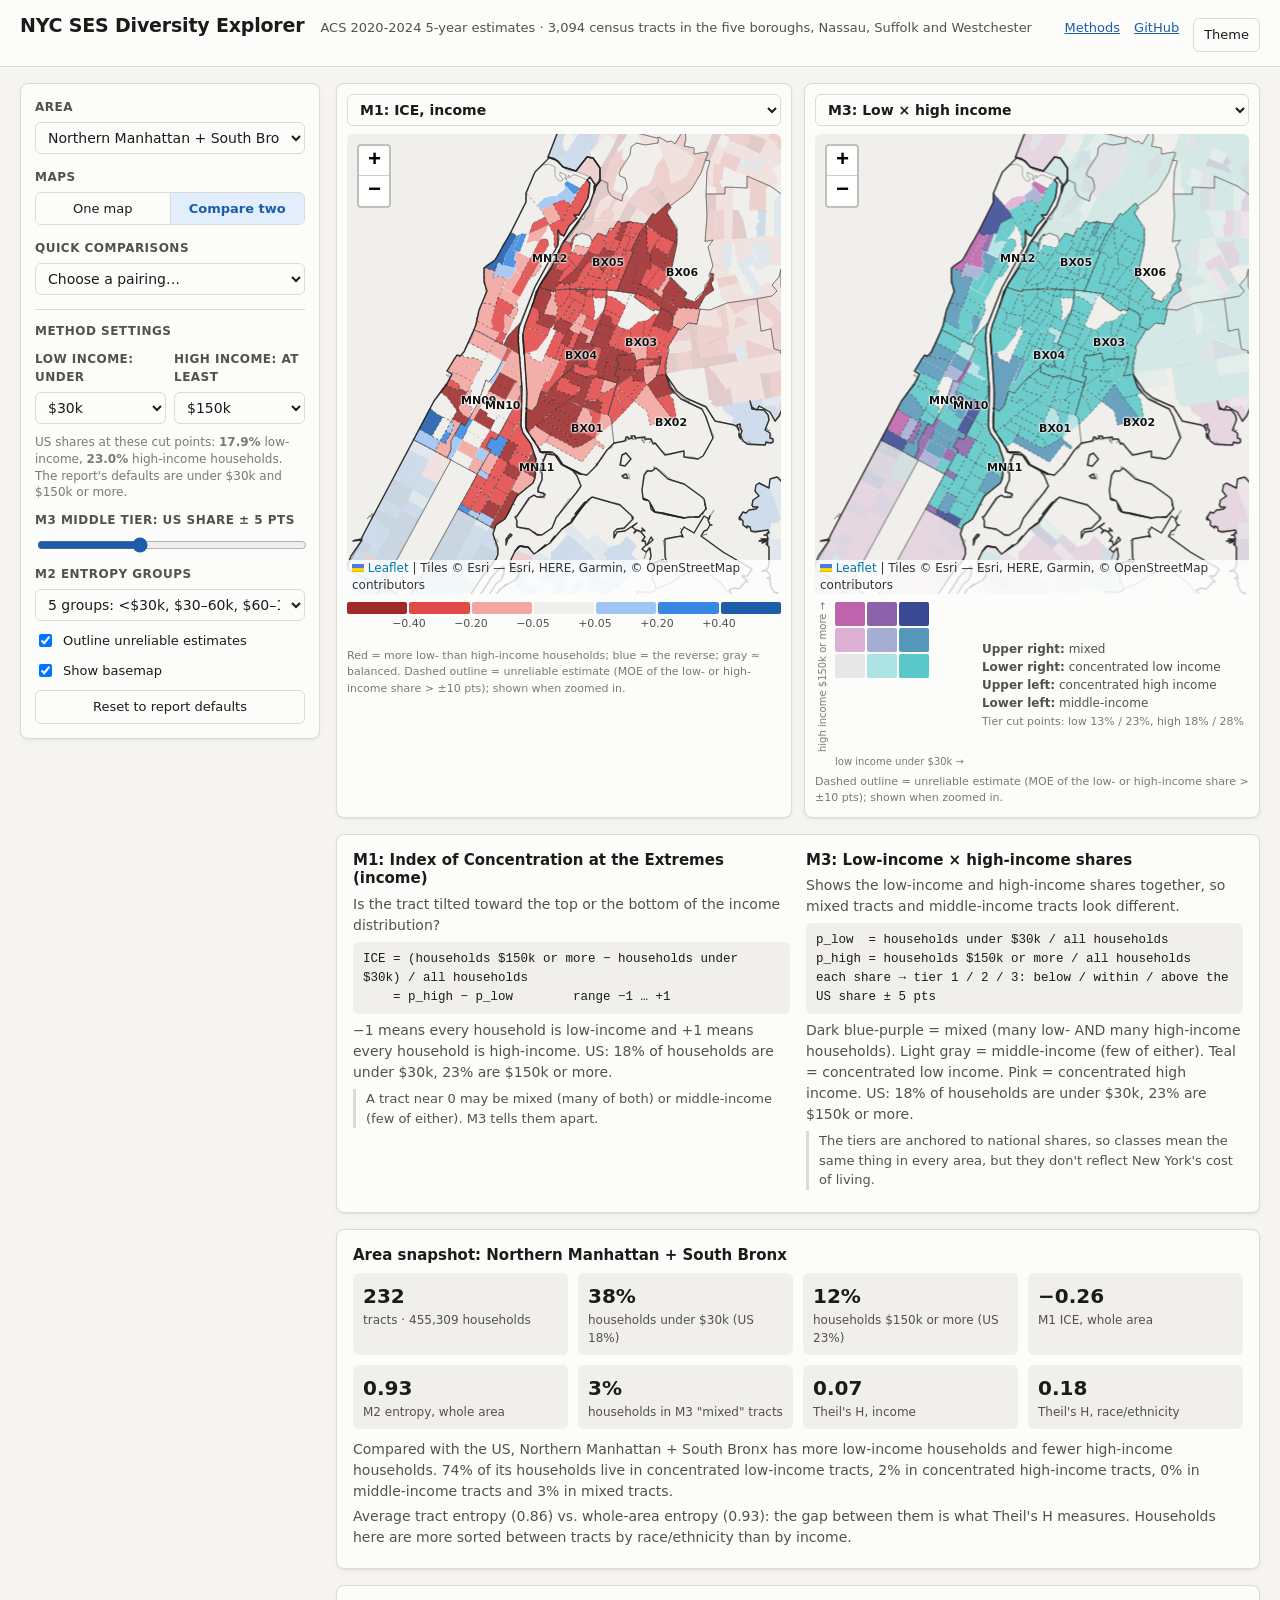
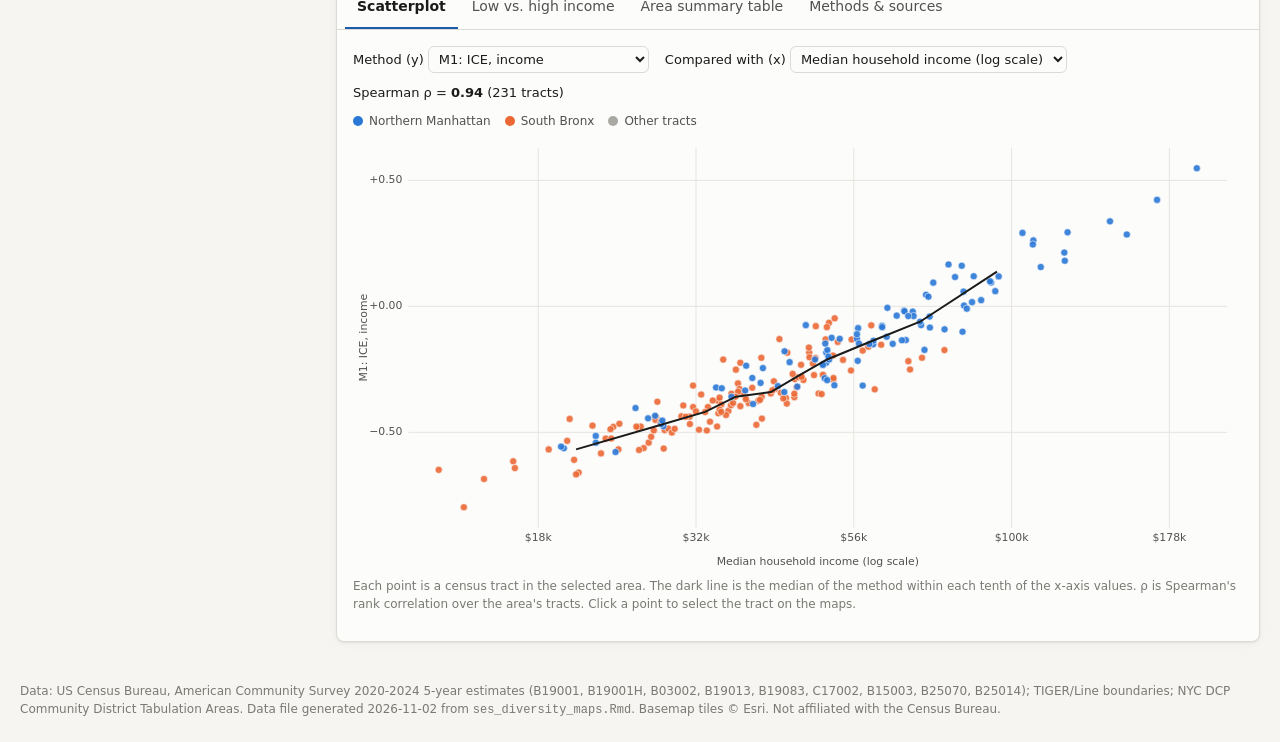
==== index.html @ d8bb6be3 "Add NYC SES Diversity Explorer (static app) Browser-only explorer comparing three income-diversity m" ====
<!doctype html>
<html lang="en">
<head>
<meta charset="utf-8">
<meta name="viewport" content="width=device-width, initial-scale=1">
<title>NYC SES Diversity Explorer</title>
<meta name="description" content="Interactive maps, charts and tables comparing three measures of neighborhood income diversity (ICE, income entropy, low x high income) with income and race/ethnicity across NYC, Nassau, Suffolk and Westchester census tracts.">
<link rel="stylesheet" href="vendor/leaflet.css">
<link rel="stylesheet" href="css/app.css">
</head>
<body>
<header class="app-header">
  <h1>NYC SES Diversity Explorer</h1>
  <span class="sub" id="subtitle">Census tracts in the five boroughs, Nassau, Suffolk and Westchester</span>
  <nav>
    <a href="#methods" data-tab-link="methods">Methods</a>
    <a href="https://github.com/sigmasigmaiota/nyc_ses" target="_blank" rel="noopener">GitHub</a>
    <button class="btn" id="theme-toggle" type="button" aria-label="Toggle dark mode">Theme</button>
  </nav>
</header>

<div class="layout">
  <aside class="panel sidebar" aria-label="Controls">
    <div class="control-group">
      <label for="area">Area</label>
      <select id="area"></select>
    </div>
    <div class="control-group">
      <span class="group-title">Maps</span>
      <div class="seg" role="group" aria-label="Map layout">
        <button type="button" data-layout="single" aria-pressed="false">One map</button>
        <button type="button" data-layout="compare" aria-pressed="true">Compare two</button>
      </div>
    </div>
    <div class="control-group">
      <span class="group-title">Quick comparisons</span>
      <select id="preset" aria-label="Quick comparison">
        <option value="">Choose a pairing…</option>
        <option value="ice_inc|med_inc">M1 ICE vs. median income</option>
        <option value="entropy|med_inc">M2 entropy vs. median income</option>
        <option value="bivar|ice_inc">M3 low × high vs. M1 ICE</option>
        <option value="bivar|entropy">M3 low × high vs. M2 entropy</option>
        <option value="ice_inc|race_largest">M1 ICE vs. largest race/ethnic group</option>
        <option value="bivar|race_largest">M3 low × high vs. largest race/ethnic group</option>
        <option value="ice_race|ice_inc">ICE race + income vs. ICE income</option>
      </select>
    </div>

    <div class="settings">
      <span class="group-title">Method settings</span>
      <div class="row">
        <div class="control-group">
          <label for="lowcut">Low income: under</label>
          <select id="lowcut"></select>
        </div>
        <div class="control-group">
          <label for="highcut">High income: at least</label>
          <select id="highcut"></select>
        </div>
      </div>
      <div class="hint" id="us-shares"></div>
      <div class="control-group">
        <label for="tier">M3 middle tier: US share ± <span id="tier-val">5</span> pts</label>
        <input type="range" id="tier" min="2" max="10" step="0.5" value="5">
      </div>
      <div class="control-group">
        <label for="egroups">M2 entropy groups</label>
        <select id="egroups">
          <option value="q5">5 groups: &lt;$30k, $30–60k, $60–100k, $100–150k, $150k+</option>
          <option value="lmh">3 groups: low / middle / high (your cut points)</option>
          <option value="all16">All 16 ACS brackets</option>
        </select>
      </div>
      <label class="check"><input type="checkbox" id="flag" checked> Outline unreliable estimates</label>
      <label class="check"><input type="checkbox" id="basemap" checked> Show basemap</label>
      <button class="btn" id="reset" type="button">Reset to report defaults</button>
    </div>
  </aside>

  <main>
    <section class="maps compare" id="maps">
      <div class="panel map-card">
        <div class="map-head"><select id="measure-a" aria-label="Left map measure"></select></div>
        <div class="map" id="map-a" role="region" aria-label="Map A"></div>
        <div class="legend" id="legend-a"></div>
      </div>
      <div class="panel map-card" id="card-b">
        <div class="map-head"><select id="measure-b" aria-label="Right map measure"></select></div>
        <div class="map" id="map-b" role="region" aria-label="Map B"></div>
        <div class="legend" id="legend-b"></div>
      </div>
    </section>

    <section class="panel detail" id="detail" aria-live="polite"></section>

    <section class="panel explain" id="explain"></section>

    <section class="panel snapshot" id="snapshot"></section>

    <section class="panel tabs">
      <div class="tablist" role="tablist">
        <button role="tab" aria-selected="true" data-tab="scatter">Scatterplot</button>
        <button role="tab" aria-selected="false" data-tab="lowhigh">Low vs. high income</button>
        <button role="tab" aria-selected="false" data-tab="table">Area summary table</button>
        <button role="tab" aria-selected="false" data-tab="methods" id="tab-methods">Methods &amp; sources</button>
      </div>

      <div class="tabpanel" data-panel="scatter" role="tabpanel">
        <div class="chart-controls">
          <label>Method (y) <select id="sc-y"></select></label>
          <label>Compared with (x) <select id="sc-x"></select></label>
          <span id="sc-rho"></span>
        </div>
        <div class="chart-legend" id="sc-legend"></div>
        <div id="scatter"></div>
        <p class="chart-note">Each point is a census tract in the selected area. The dark line is the median of the method within each tenth of the x-axis values. ρ is Spearman's rank correlation over the area's tracts. Click a point to select the tract on the maps.</p>
      </div>

      <div class="tabpanel" data-panel="lowhigh" role="tabpanel" hidden>
        <div class="chart-controls">
          <label>Color points by <select id="lh-color">
            <option value="focus">Focus area</option>
            <option value="entropy">M2 income entropy</option>
          </select></label>
        </div>
        <div class="chart-legend" id="lh-legend"></div>
        <div id="lowhigh"></div>
        <p class="chart-note">This chart shows all three methods at once. Background colors are the M3 classes. Dashed diagonals are lines of equal ICE, since ICE is the high-income share minus the low-income share. Point color can show M2 entropy. Tracts in the lower left are middle-income, the upper right is mixed, and the other two corners are concentrated at one end.</p>
      </div>

      <div class="tabpanel" data-panel="table" role="tabpanel" hidden>
        <div class="chart-controls">
          <span>Pooled across all tracts in each area, recomputed with the current method settings. Click a column header to sort.</span>
          <button class="btn" id="dl-csv" type="button">Download CSV</button>
        </div>
        <div class="table-wrap"><table class="summary" id="summary"></table></div>
        <p class="chart-note">Theil's H runs from 0 (every tract has the area's overall mix) to 1 (each tract holds a single group). "HH in … tracts" is the share of the area's households living in tracts of that M3 class.</p>
      </div>

      <div class="tabpanel methods" data-panel="methods" role="tabpanel" hidden id="methods-panel"></div>
    </section>
  </main>
</div>
<footer class="app-footer" id="footer"></footer>
<div class="tooltip" id="tooltip" role="tooltip"></div>

<script src="vendor/leaflet.js"></script>
<script src="data/ses_app_data.js"></script>
<script src="js/app.js"></script>
</body>
</html>
---- vendor/leaflet.css ----
/* required styles */

.leaflet-pane,
.leaflet-tile,
.leaflet-marker-icon,
.leaflet-marker-shadow,
.leaflet-tile-container,
.leaflet-pane > svg,
.leaflet-pane > canvas,
.leaflet-zoom-box,
.leaflet-image-layer,
.leaflet-layer {
	position: absolute;
	left: 0;
	top: 0;
	}
.leaflet-container {
	overflow: hidden;
	}
.leaflet-tile,
.leaflet-marker-icon,
.leaflet-marker-shadow {
	-webkit-user-select: none;
	   -moz-user-select: none;
	        user-select: none;
	  -webkit-user-drag: none;
	}
/* Prevents IE11 from highlighting tiles in blue */
.leaflet-tile::selection {
	background: transparent;
}
/* Safari renders non-retina tile on retina better with this, but Chrome is worse */
.leaflet-safari .leaflet-tile {
	image-rendering: -webkit-optimize-contrast;
	}
/* hack that prevents hw layers "stretching" when loading new tiles */
.leaflet-safari .leaflet-tile-container {
	width: 1600px;
	height: 1600px;
	-webkit-transform-origin: 0 0;
	}
.leaflet-marker-icon,
.leaflet-marker-shadow {
	display: block;
	}
/* .leaflet-container svg: reset svg max-width decleration shipped in Joomla! (joomla.org) 3.x */
/* .leaflet-container img: map is broken in FF if you have max-width: 100% on tiles */
.leaflet-container .leaflet-overlay-pane svg {
	max-width: none !important;
	max-height: none !important;
	}
.leaflet-container .leaflet-marker-pane img,
.leaflet-container .leaflet-shadow-pane img,
.leaflet-container .leaflet-tile-pane img,
.leaflet-container img.leaflet-image-layer,
.leaflet-container .leaflet-tile {
	max-width: none !important;
	max-height: none !important;
	width: auto;
	padding: 0;
	}

.leaflet-container img.leaflet-tile {
	/* See: https://bugs.chromium.org/p/chromium/issues/detail?id=600120 */
	mix-blend-mode: plus-lighter;
}

.leaflet-container.leaflet-touch-zoom {
	-ms-touch-action: pan-x pan-y;
	touch-action: pan-x pan-y;
	}
.leaflet-container.leaflet-touch-drag {
	-ms-touch-action: pinch-zoom;
	/* Fallback for FF which doesn't support pinch-zoom */
	touch-action: none;
	touch-action: pinch-zoom;
}
.leaflet-container.leaflet-touch-drag.leaflet-touch-zoom {
	-ms-touch-action: none;
	touch-action: none;
}
.leaflet-container {
	-webkit-tap-highlight-color: transparent;
}
.leaflet-container a {
	-webkit-tap-highlight-color: rgba(51, 181, 229, 0.4);
}
.leaflet-tile {
	filter: inherit;
	visibility: hidden;
	}
.leaflet-tile-loaded {
	visibility: inherit;
	}
.leaflet-zoom-box {
	width: 0;
	height: 0;
	-moz-box-sizing: border-box;
	     box-sizing: border-box;
	z-index: 800;
	}
/* workaround for https://bugzilla.mozilla.org/show_bug.cgi?id=888319 */
.leaflet-overlay-pane svg {
	-moz-user-select: none;
	}

.leaflet-pane         { z-index: 400; }

.leaflet-tile-pane    { z-index: 200; }
.leaflet-overlay-pane { z-index: 400; }
.leaflet-shadow-pane  { z-index: 500; }
.leaflet-marker-pane  { z-index: 600; }
.leaflet-tooltip-pane   { z-index: 650; }
.leaflet-popup-pane   { z-index: 700; }

.leaflet-map-pane canvas { z-index: 100; }
.leaflet-map-pane svg    { z-index: 200; }

.leaflet-vml-shape {
	width: 1px;
	height: 1px;
	}
.lvml {
	behavior: url(#default#VML);
	display: inline-block;
	position: absolute;
	}


/* control positioning */

.leaflet-control {
	position: relative;
	z-index: 800;
	pointer-events: visiblePainted; /* IE 9-10 doesn't have auto */
	pointer-events: auto;
	}
.leaflet-top,
.leaflet-bottom {
	position: absolute;
	z-index: 1000;
	pointer-events: none;
	}
.leaflet-top {
	top: 0;
	}
.leaflet-right {
	right: 0;
	}
.leaflet-bottom {
	bottom: 0;
	}
.leaflet-left {
	left: 0;
	}
.leaflet-control {
	float: left;
	clear: both;
	}
.leaflet-right .leaflet-control {
	float: right;
	}
.leaflet-top .leaflet-control {
	margin-top: 10px;
	}
.leaflet-bottom .leaflet-control {
	margin-bottom: 10px;
	}
.leaflet-left .leaflet-control {
	margin-left: 10px;
	}
.leaflet-right .leaflet-control {
	margin-right: 10px;
	}


/* zoom and fade animations */

.leaflet-fade-anim .leaflet-popup {
	opacity: 0;
	-webkit-transition: opacity 0.2s linear;
	   -moz-transition: opacity 0.2s linear;
	        transition: opacity 0.2s linear;
	}
.leaflet-fade-anim .leaflet-map-pane .leaflet-popup {
	opacity: 1;
	}
.leaflet-zoom-animated {
	-webkit-transform-origin: 0 0;
	    -ms-transform-origin: 0 0;
	        transform-origin: 0 0;
	}
svg.leaflet-zoom-animated {
	will-change: transform;
}

.leaflet-zoom-anim .leaflet-zoom-animated {
	-webkit-transition: -webkit-transform 0.25s cubic-bezier(0,0,0.25,1);
	   -moz-transition:    -moz-transform 0.25s cubic-bezier(0,0,0.25,1);
	        transition:         transform 0.25s cubic-bezier(0,0,0.25,1);
	}
.leaflet-zoom-anim .leaflet-tile,
.leaflet-pan-anim .leaflet-tile {
	-webkit-transition: none;
	   -moz-transition: none;
	        transition: none;
	}

.leaflet-zoom-anim .leaflet-zoom-hide {
	visibility: hidden;
	}


/* cursors */

.leaflet-interactive {
	cursor: pointer;
	}
.leaflet-grab {
	cursor: -webkit-grab;
	cursor:    -moz-grab;
	cursor:         grab;
	}
.leaflet-crosshair,
.leaflet-crosshair .leaflet-interactive {
	cursor: crosshair;
	}
.leaflet-popup-pane,
.leaflet-control {
	cursor: auto;
	}
.leaflet-dragging .leaflet-grab,
.leaflet-dragging .leaflet-grab .leaflet-interactive,
.leaflet-dragging .leaflet-marker-draggable {
	cursor: move;
	cursor: -webkit-grabbing;
	cursor:    -moz-grabbing;
	cursor:         grabbing;
	}

/* marker & overlays interactivity */
.leaflet-marker-icon,
.leaflet-marker-shadow,
.leaflet-image-layer,
.leaflet-pane > svg path,
.leaflet-tile-container {
	pointer-events: none;
	}

.leaflet-marker-icon.leaflet-interactive,
.leaflet-image-layer.leaflet-interactive,
.leaflet-pane > svg path.leaflet-interactive,
svg.leaflet-image-layer.leaflet-interactive path {
	pointer-events: visiblePainted; /* IE 9-10 doesn't have auto */
	pointer-events: auto;
	}

/* visual tweaks */

.leaflet-container {
	background: #ddd;
	outline-offset: 1px;
	}
.leaflet-container a {
	color: #0078A8;
	}
.leaflet-zoom-box {
	border: 2px dotted #38f;
	background: rgba(255,255,255,0.5);
	}


/* general typography */
.leaflet-container {
	font-family: "Helvetica Neue", Arial, Helvetica, sans-serif;
	font-size: 12px;
	font-size: 0.75rem;
	line-height: 1.5;
	}


/* general toolbar styles */

.leaflet-bar {
	box-shadow: 0 1px 5px rgba(0,0,0,0.65);
	border-radius: 4px;
	}
.leaflet-bar a {
	background-color: #fff;
	border-bottom: 1px solid #ccc;
	width: 26px;
	height: 26px;
	line-height: 26px;
	display: block;
	text-align: center;
	text-decoration: none;
	color: black;
	}
.leaflet-bar a,
.leaflet-control-layers-toggle {
	background-position: 50% 50%;
	background-repeat: no-repeat;
	display: block;
	}
.leaflet-bar a:hover,
.leaflet-bar a:focus {
	background-color: #f4f4f4;
	}
.leaflet-bar a:first-child {
	border-top-left-radius: 4px;
	border-top-right-radius: 4px;
	}
.leaflet-bar a:last-child {
	border-bottom-left-radius: 4px;
	border-bottom-right-radius: 4px;
	border-bottom: none;
	}
.leaflet-bar a.leaflet-disabled {
	cursor: default;
	background-color: #f4f4f4;
	color: #bbb;
	}

.leaflet-touch .leaflet-bar a {
	width: 30px;
	height: 30px;
	line-height: 30px;
	}
.leaflet-touch .leaflet-bar a:first-child {
	border-top-left-radius: 2px;
	border-top-right-radius: 2px;
	}
.leaflet-touch .leaflet-bar a:last-child {
	border-bottom-left-radius: 2px;
	border-bottom-right-radius: 2px;
	}

/* zoom control */

.leaflet-control-zoom-in,
.leaflet-control-zoom-out {
	font: bold 18px 'Lucida Console', Monaco, monospace;
	text-indent: 1px;
	}

.leaflet-touch .leaflet-control-zoom-in, .leaflet-touch .leaflet-control-zoom-out  {
	font-size: 22px;
	}


/* layers control */

.leaflet-control-layers {
	box-shadow: 0 1px 5px rgba(0,0,0,0.4);
	background: #fff;
	border-radius: 5px;
	}
.leaflet-control-layers-toggle {
	background-image: url(images/layers.png);
	width: 36px;
	height: 36px;
	}
.leaflet-retina .leaflet-control-layers-toggle {
	background-image: url(images/layers-2x.png);
	background-size: 26px 26px;
	}
.leaflet-touch .leaflet-control-layers-toggle {
	width: 44px;
	height: 44px;
	}
.leaflet-control-layers .leaflet-control-layers-list,
.leaflet-control-layers-expanded .leaflet-control-layers-toggle {
	display: none;
	}
.leaflet-control-layers-expanded .leaflet-control-layers-list {
	display: block;
	position: relative;
	}
.leaflet-control-layers-expanded {
	padding: 6px 10px 6px 6px;
	color: #333;
	background: #fff;
	}
.leaflet-control-layers-scrollbar {
	overflow-y: scroll;
	overflow-x: hidden;
	padding-right: 5px;
	}
.leaflet-control-layers-selector {
	margin-top: 2px;
	position: relative;
	top: 1px;
	}
.leaflet-control-layers label {
	display: block;
	font-size: 13px;
	font-size: 1.08333em;
	}
.leaflet-control-layers-separator {
	height: 0;
	border-top: 1px solid #ddd;
	margin: 5px -10px 5px -6px;
	}

/* Default icon URLs */
.leaflet-default-icon-path { /* used only in path-guessing heuristic, see L.Icon.Default */
	background-image: url(images/marker-icon.png);
	}


/* attribution and scale controls */

.leaflet-container .leaflet-control-attribution {
	background: #fff;
	background: rgba(255, 255, 255, 0.8);
	margin: 0;
	}
.leaflet-control-attribution,
.leaflet-control-scale-line {
	padding: 0 5px;
	color: #333;
	line-height: 1.4;
	}
.leaflet-control-attribution a {
	text-decoration: none;
	}
.leaflet-control-attribution a:hover,
.leaflet-control-attribution a:focus {
	text-decoration: underline;
	}
.leaflet-attribution-flag {
	display: inline !important;
	vertical-align: baseline !important;
	width: 1em;
	height: 0.6669em;
	}
.leaflet-left .leaflet-control-scale {
	margin-left: 5px;
	}
.leaflet-bottom .leaflet-control-scale {
	margin-bottom: 5px;
	}
.leaflet-control-scale-line {
	border: 2px solid #777;
	border-top: none;
	line-height: 1.1;
	padding: 2px 5px 1px;
	white-space: nowrap;
	-moz-box-sizing: border-box;
	     box-sizing: border-box;
	background: rgba(255, 255, 255, 0.8);
	text-shadow: 1px 1px #fff;
	}
.leaflet-control-scale-line:not(:first-child) {
	border-top: 2px solid #777;
	border-bottom: none;
	margin-top: -2px;
	}
.leaflet-control-scale-line:not(:first-child):not(:last-child) {
	border-bottom: 2px solid #777;
	}

.leaflet-touch .leaflet-control-attribution,
.leaflet-touch .leaflet-control-layers,
.leaflet-touch .leaflet-bar {
	box-shadow: none;
	}
.leaflet-touch .leaflet-control-layers,
.leaflet-touch .leaflet-bar {
	border: 2px solid rgba(0,0,0,0.2);
	background-clip: padding-box;
	}


/* popup */

.leaflet-popup {
	position: absolute;
	text-align: center;
	margin-bottom: 20px;
	}
.leaflet-popup-content-wrapper {
	padding: 1px;
	text-align: left;
	border-radius: 12px;
	}
.leaflet-popup-content {
	margin: 13px 24px 13px 20px;
	line-height: 1.3;
	font-size: 13px;
	font-size: 1.08333em;
	min-height: 1px;
	}
.leaflet-popup-content p {
	margin: 17px 0;
	margin: 1.3em 0;
	}
.leaflet-popup-tip-container {
	width: 40px;
	height: 20px;
	position: absolute;
	left: 50%;
	margin-top: -1px;
	margin-left: -20px;
	overflow: hidden;
	pointer-events: none;
	}
.leaflet-popup-tip {
	width: 17px;
	height: 17px;
	padding: 1px;

	margin: -10px auto 0;
	pointer-events: auto;

	-webkit-transform: rotate(45deg);
	   -moz-transform: rotate(45deg);
	    -ms-transform: rotate(45deg);
	        transform: rotate(45deg);
	}
.leaflet-popup-content-wrapper,
.leaflet-popup-tip {
	background: white;
	color: #333;
	box-shadow: 0 3px 14px rgba(0,0,0,0.4);
	}
.leaflet-container a.leaflet-popup-close-button {
	position: absolute;
	top: 0;
	right: 0;
	border: none;
	text-align: center;
	width: 24px;
	height: 24px;
	font: 16px/24px Tahoma, Verdana, sans-serif;
	color: #757575;
	text-decoration: none;
	background: transparent;
	}
.leaflet-container a.leaflet-popup-close-button:hover,
.leaflet-container a.leaflet-popup-close-button:focus {
	color: #585858;
	}
.leaflet-popup-scrolled {
	overflow: auto;
	}

.leaflet-oldie .leaflet-popup-content-wrapper {
	-ms-zoom: 1;
	}
.leaflet-oldie .leaflet-popup-tip {
	width: 24px;
	margin: 0 auto;

	-ms-filter: "progid:DXImageTransform.Microsoft.Matrix(M11=0.70710678, M12=0.70710678, M21=-0.70710678, M22=0.70710678)";
	filter: progid:DXImageTransform.Microsoft.Matrix(M11=0.70710678, M12=0.70710678, M21=-0.70710678, M22=0.70710678);
	}

.leaflet-oldie .leaflet-control-zoom,
.leaflet-oldie .leaflet-control-layers,
.leaflet-oldie .leaflet-popup-content-wrapper,
.leaflet-oldie .leaflet-popup-tip {
	border: 1px solid #999;
	}


/* div icon */

.leaflet-div-icon {
	background: #fff;
	border: 1px solid #666;
	}


/* Tooltip */
/* Base styles for the element that has a tooltip */
.leaflet-tooltip {
	position: absolute;
	padding: 6px;
	background-color: #fff;
	border: 1px solid #fff;
	border-radius: 3px;
	color: #222;
	white-space: nowrap;
	-webkit-user-select: none;
	-moz-user-select: none;
	-ms-user-select: none;
	user-select: none;
	pointer-events: none;
	box-shadow: 0 1px 3px rgba(0,0,0,0.4);
	}
.leaflet-tooltip.leaflet-interactive {
	cursor: pointer;
	pointer-events: auto;
	}
.leaflet-tooltip-top:before,
.leaflet-tooltip-bottom:before,
.leaflet-tooltip-left:before,
.leaflet-tooltip-right:before {
	position: absolute;
	pointer-events: none;
	border: 6px solid transparent;
	background: transparent;
	content: "";
	}

/* Directions */

.leaflet-tooltip-bottom {
	margin-top: 6px;
}
.leaflet-tooltip-top {
	margin-top: -6px;
}
.leaflet-tooltip-bottom:before,
.leaflet-tooltip-top:before {
	left: 50%;
	margin-left: -6px;
	}
.leaflet-tooltip-top:before {
	bottom: 0;
	margin-bottom: -12px;
	border-top-color: #fff;
	}
.leaflet-tooltip-bottom:before {
	top: 0;
	margin-top: -12px;
	margin-left: -6px;
	border-bottom-color: #fff;
	}
.leaflet-tooltip-left {
	margin-left: -6px;
}
.leaflet-tooltip-right {
	margin-left: 6px;
}
.leaflet-tooltip-left:before,
.leaflet-tooltip-right:before {
	top: 50%;
	margin-top: -6px;
	}
.leaflet-tooltip-left:before {
	right: 0;
	margin-right: -12px;
	border-left-color: #fff;
	}
.leaflet-tooltip-right:before {
	left: 0;
	margin-left: -12px;
	border-right-color: #fff;
	}

/* Printing */

@media print {
	/* Prevent printers from removing background-images of controls. */
	.leaflet-control {
		-webkit-print-color-adjust: exact;
		print-color-adjust: exact;
		}
	}
---- css/app.css ----
/* NYC SES Diversity Explorer */
:root {
  color-scheme: light;
  --bg: #f6f5f2;
  --surface: #fcfcfb;
  --surface-2: #f0efec;
  --border: #dcdad4;
  --text: #1b1b1a;
  --text-2: #52514e;
  --muted: #7a7974;
  --accent: #1c5cab;
  --accent-soft: #e3eefc;
  --focus-nm: #2a78d6;
  --focus-sb: #eb6834;
  --grid: #e6e4df;
  --shadow: 0 1px 2px rgba(0,0,0,.06), 0 2px 8px rgba(0,0,0,.04);
  --radius: 8px;
  --font: system-ui, -apple-system, "Segoe UI", Roboto, "Helvetica Neue", Arial, sans-serif;
  --mono: ui-monospace, "SF Mono", Menlo, Consolas, monospace;
}
@media (prefers-color-scheme: dark) {
  :root:where(:not([data-theme="light"])) {
    color-scheme: dark;
    --bg: #121211; --surface: #1a1a19; --surface-2: #242422; --border: #3a3a37;
    --text: #f0efec; --text-2: #c3c2b7; --muted: #9a998f; --accent: #6da7ec;
    --accent-soft: #1d2c42; --grid: #2e2e2b;
    --shadow: 0 1px 2px rgba(0,0,0,.4);
  }
}
:root[data-theme="dark"] {
  color-scheme: dark;
  --bg: #121211; --surface: #1a1a19; --surface-2: #242422; --border: #3a3a37;
  --text: #f0efec; --text-2: #c3c2b7; --muted: #9a998f; --accent: #6da7ec;
  --accent-soft: #1d2c42; --grid: #2e2e2b;
  --shadow: 0 1px 2px rgba(0,0,0,.4);
}

* { box-sizing: border-box; }
html, body { margin: 0; background: var(--bg); color: var(--text); font: 14px/1.5 var(--font); }
a { color: var(--accent); }
h1, h2, h3, h4 { margin: 0; line-height: 1.25; }
button, select, input { font: inherit; color: inherit; }

/* ---------- layout ---------- */
.app-header {
  display: flex; align-items: baseline; gap: 16px; flex-wrap: wrap;
  padding: 14px 20px; background: var(--surface); border-bottom: 1px solid var(--border);
}
.app-header h1 { font-size: 19px; font-weight: 650; letter-spacing: -.01em; }
.app-header .sub { color: var(--text-2); font-size: 13px; }
.app-header nav { margin-left: auto; display: flex; gap: 14px; font-size: 13px; }

.layout { display: grid; grid-template-columns: 300px minmax(0, 1fr); gap: 16px; padding: 16px 20px 40px; }
@media (max-width: 900px) { .layout { grid-template-columns: 1fr; padding: 12px 16px 32px; } }

.panel { background: var(--surface); border: 1px solid var(--border); border-radius: var(--radius); box-shadow: var(--shadow); }
.sidebar { align-self: start; position: sticky; top: 12px; padding: 14px; display: flex; flex-direction: column; gap: 14px; max-height: calc(100vh - 24px); overflow: auto; }
@media (max-width: 900px) { .sidebar { position: static; max-height: none; } }

.control-group { display: flex; flex-direction: column; gap: 6px; }
.control-group > label, .group-title { font-size: 12px; font-weight: 600; color: var(--text-2); text-transform: uppercase; letter-spacing: .04em; }
.control-group select { width: 100%; padding: 6px 8px; border: 1px solid var(--border); border-radius: 6px; background: var(--surface); }
.seg { display: flex; border: 1px solid var(--border); border-radius: 6px; overflow: hidden; }
.seg button { flex: 1; padding: 6px 8px; border: 0; background: var(--surface); cursor: pointer; font-size: 13px; }
.seg button + button { border-left: 1px solid var(--border); }
.seg button[aria-pressed="true"] { background: var(--accent-soft); color: var(--accent); font-weight: 600; }
.settings { border-top: 1px solid var(--border); padding-top: 12px; display: flex; flex-direction: column; gap: 10px; }
.settings .row { display: grid; grid-template-columns: 1fr 1fr; gap: 8px; }
.settings .hint { font-size: 12px; color: var(--muted); line-height: 1.4; }
.settings input[type=range] { width: 100%; accent-color: var(--accent); }
.check { display: flex; gap: 8px; align-items: center; font-size: 13px; }
.btn { padding: 6px 10px; border: 1px solid var(--border); border-radius: 6px; background: var(--surface); cursor: pointer; font-size: 13px; }
.btn:hover { background: var(--surface-2); }
:focus-visible { outline: 2px solid var(--accent); outline-offset: 2px; }

main { display: flex; flex-direction: column; gap: 16px; min-width: 0; }

/* ---------- maps ---------- */
.maps { display: grid; gap: 12px; grid-template-columns: 1fr; }
.maps.compare { grid-template-columns: 1fr 1fr; }
@media (max-width: 1100px) { .maps.compare { grid-template-columns: 1fr; } }
.map-card { padding: 10px; display: flex; flex-direction: column; gap: 8px; min-width: 0; }
.map-head { display: flex; align-items: center; gap: 8px; }
.map-head select { flex: 1; min-width: 0; padding: 6px 8px; border: 1px solid var(--border); border-radius: 6px; background: var(--surface); font-weight: 600; }
.map { height: 520px; border-radius: 6px; background: var(--surface-2); }
.maps.compare .map { height: 460px; }
@media (max-width: 700px) { .map, .maps.compare .map { height: 380px; } }
.legend { font-size: 12px; color: var(--text-2); min-height: 40px; }
.legend .steps { display: flex; gap: 2px; align-items: flex-start; }
.legend .step { flex: 1; min-width: 0; }
.legend .swatch { height: 12px; border-radius: 2px; }
.legend .step .lab { font-size: 11px; margin-top: 2px; white-space: nowrap; overflow: hidden; text-overflow: ellipsis; }
.legend .cats { display: flex; flex-wrap: wrap; gap: 4px 12px; }
.legend .cat { display: inline-flex; gap: 6px; align-items: center; }
.legend .cat i { width: 12px; height: 12px; border-radius: 2px; display: inline-block; }
.legend .note { color: var(--muted); font-size: 11px; margin-top: 4px; }
.bivar-legend { display: flex; gap: 18px; align-items: center; flex-wrap: wrap; }
.bivar-key { display: grid; grid-template-columns: 16px auto; grid-template-rows: auto 16px; gap: 2px 4px; }
.bivar-y { grid-row: 1; grid-column: 1; writing-mode: vertical-rl; transform: rotate(180deg); font-size: 10px; color: var(--muted); white-space: nowrap; text-align: center; }
.bivar-x { grid-row: 2; grid-column: 2; font-size: 10px; color: var(--muted); white-space: nowrap; }
.bivar-grid { grid-row: 1; grid-column: 2; display: grid; grid-template-columns: repeat(3, 30px); grid-template-rows: repeat(3, 24px); gap: 2px; }
.bivar-grid i { display: block; border-radius: 2px; }
.bivar-axis { font-size: 12px; color: var(--text-2); line-height: 1.5; }
.muted { color: var(--muted); font-size: 11px; }
.ramp { padding-bottom: 16px; }
.ramp-sw { display: flex; gap: 2px; }
.ramp-sw i { flex: 1; height: 12px; border-radius: 2px; }
.ramp-ticks { position: relative; height: 14px; }
.ramp-ticks span { position: absolute; top: 2px; transform: translateX(-50%); font-size: 11px; white-space: nowrap; font-variant-numeric: tabular-nums; }

.cdta-label { font-size: 11px; font-weight: 700; color: #111; text-shadow: 0 0 2px #fff, 0 0 2px #fff, 0 0 3px #fff; white-space: nowrap; pointer-events: none; }
.leaflet-container { font: 12px var(--font); }
.leaflet-tooltip.tract-tip { font-size: 12px; padding: 6px 8px; }

/* ---------- explanation ---------- */
.explain { padding: 16px; display: grid; gap: 16px; grid-template-columns: 1fr 1fr; }
.explain.single { grid-template-columns: 1fr; }
@media (max-width: 1100px) { .explain { grid-template-columns: 1fr; } }
.explain h3 { font-size: 15px; margin-bottom: 6px; }
.explain p { margin: 6px 0; color: var(--text-2); }
.explain .formula { font-family: var(--mono); font-size: 12.5px; background: var(--surface-2); border-radius: 6px; padding: 8px 10px; white-space: pre-wrap; color: var(--text); }
.explain .caveat { border-left: 3px solid var(--border); padding-left: 10px; font-size: 13px; }
.snapshot { padding: 16px; }
.snapshot h3 { font-size: 15px; margin-bottom: 8px; }
.kpis { display: grid; grid-template-columns: repeat(4, minmax(0, 1fr)); gap: 10px; margin-bottom: 10px; }
@media (max-width: 700px) { .kpis { grid-template-columns: repeat(2, minmax(0, 1fr)); } }
.kpi { background: var(--surface-2); border-radius: 6px; padding: 8px 10px; }
.kpi .v { font-size: 20px; font-weight: 650; font-variant-numeric: tabular-nums; }
.kpi .k { font-size: 12px; color: var(--text-2); }
.snapshot p { margin: 4px 0; color: var(--text-2); }

/* ---------- tract detail ---------- */
.detail { padding: 16px; display: none; }
.detail.show { display: block; }
.detail header { display: flex; align-items: baseline; gap: 10px; margin-bottom: 8px; }
.detail header .x { margin-left: auto; }
.detail-grid { display: grid; grid-template-columns: minmax(0, 1fr) minmax(0, 1.2fr); gap: 16px; }
@media (max-width: 900px) { .detail-grid { grid-template-columns: 1fr; } }
.detail table { width: 100%; border-collapse: collapse; font-size: 13px; }
.detail td { padding: 3px 0; border-bottom: 1px solid var(--grid); }
.detail td:last-child { text-align: right; font-variant-numeric: tabular-nums; }
.detail .reading { margin-top: 10px; color: var(--text-2); font-size: 13px; }

/* ---------- tabs ---------- */
.tabs { padding: 0; }
.tablist { display: flex; gap: 2px; border-bottom: 1px solid var(--border); padding: 0 8px; overflow-x: auto; }
.tablist button { padding: 10px 12px; border: 0; background: none; cursor: pointer; border-bottom: 2px solid transparent; color: var(--text-2); white-space: nowrap; }
.tablist button[aria-selected="true"] { color: var(--text); border-bottom-color: var(--accent); font-weight: 600; }
.tabpanel { padding: 16px; }
.tabpanel[hidden] { display: none; }
.chart-controls { display: flex; flex-wrap: wrap; gap: 10px 16px; align-items: center; margin-bottom: 10px; font-size: 13px; }
.chart-controls select { padding: 4px 6px; border: 1px solid var(--border); border-radius: 6px; background: var(--surface); }
.chart-note { font-size: 12px; color: var(--muted); margin-top: 6px; }
svg.chart { width: 100%; height: auto; display: block; }
svg.chart text { fill: var(--text-2); font: 11px var(--font); }
svg.chart .axis line, svg.chart .axis path { stroke: var(--border); }
svg.chart .gridline { stroke: var(--grid); }
svg.chart .title { fill: var(--text); font-weight: 600; font-size: 12px; }
.chart-legend { display: flex; gap: 14px; flex-wrap: wrap; font-size: 12px; color: var(--text-2); margin-bottom: 6px; }
.chart-legend span { display: inline-flex; align-items: center; gap: 6px; }
.chart-legend i { width: 10px; height: 10px; border-radius: 50%; display: inline-block; }
.tooltip { position: fixed; z-index: 1000; pointer-events: none; background: var(--surface); border: 1px solid var(--border); border-radius: 6px; box-shadow: var(--shadow); padding: 6px 8px; font-size: 12px; display: none; max-width: 260px; }

/* ---------- table ---------- */
.table-wrap { overflow-x: auto; }
table.summary { border-collapse: collapse; font-size: 12.5px; width: 100%; font-variant-numeric: tabular-nums; }
table.summary th, table.summary td { padding: 6px 8px; border-bottom: 1px solid var(--grid); text-align: right; white-space: nowrap; }
table.summary th:first-child, table.summary td:first-child { text-align: left; position: sticky; left: 0; background: var(--surface); }
table.summary th { font-weight: 600; color: var(--text-2); cursor: pointer; vertical-align: bottom; white-space: normal; min-width: 70px; }
table.summary th[aria-sort] { color: var(--text); }
table.summary tr.level-County td:first-child { font-weight: 600; }
table.summary tr.level-CDTA td:first-child { padding-left: 22px; color: var(--text-2); }
table.summary tr.sel td { background: var(--accent-soft); }
.methods { max-width: 820px; }
.methods h3 { font-size: 15px; margin: 18px 0 6px; }
.methods p, .methods li { color: var(--text-2); }
.methods .formula { font-family: var(--mono); font-size: 12.5px; background: var(--surface-2); border-radius: 6px; padding: 8px 10px; white-space: pre-wrap; color: var(--text); }
footer.app-footer { padding: 0 20px 24px; font-size: 12px; color: var(--muted); }
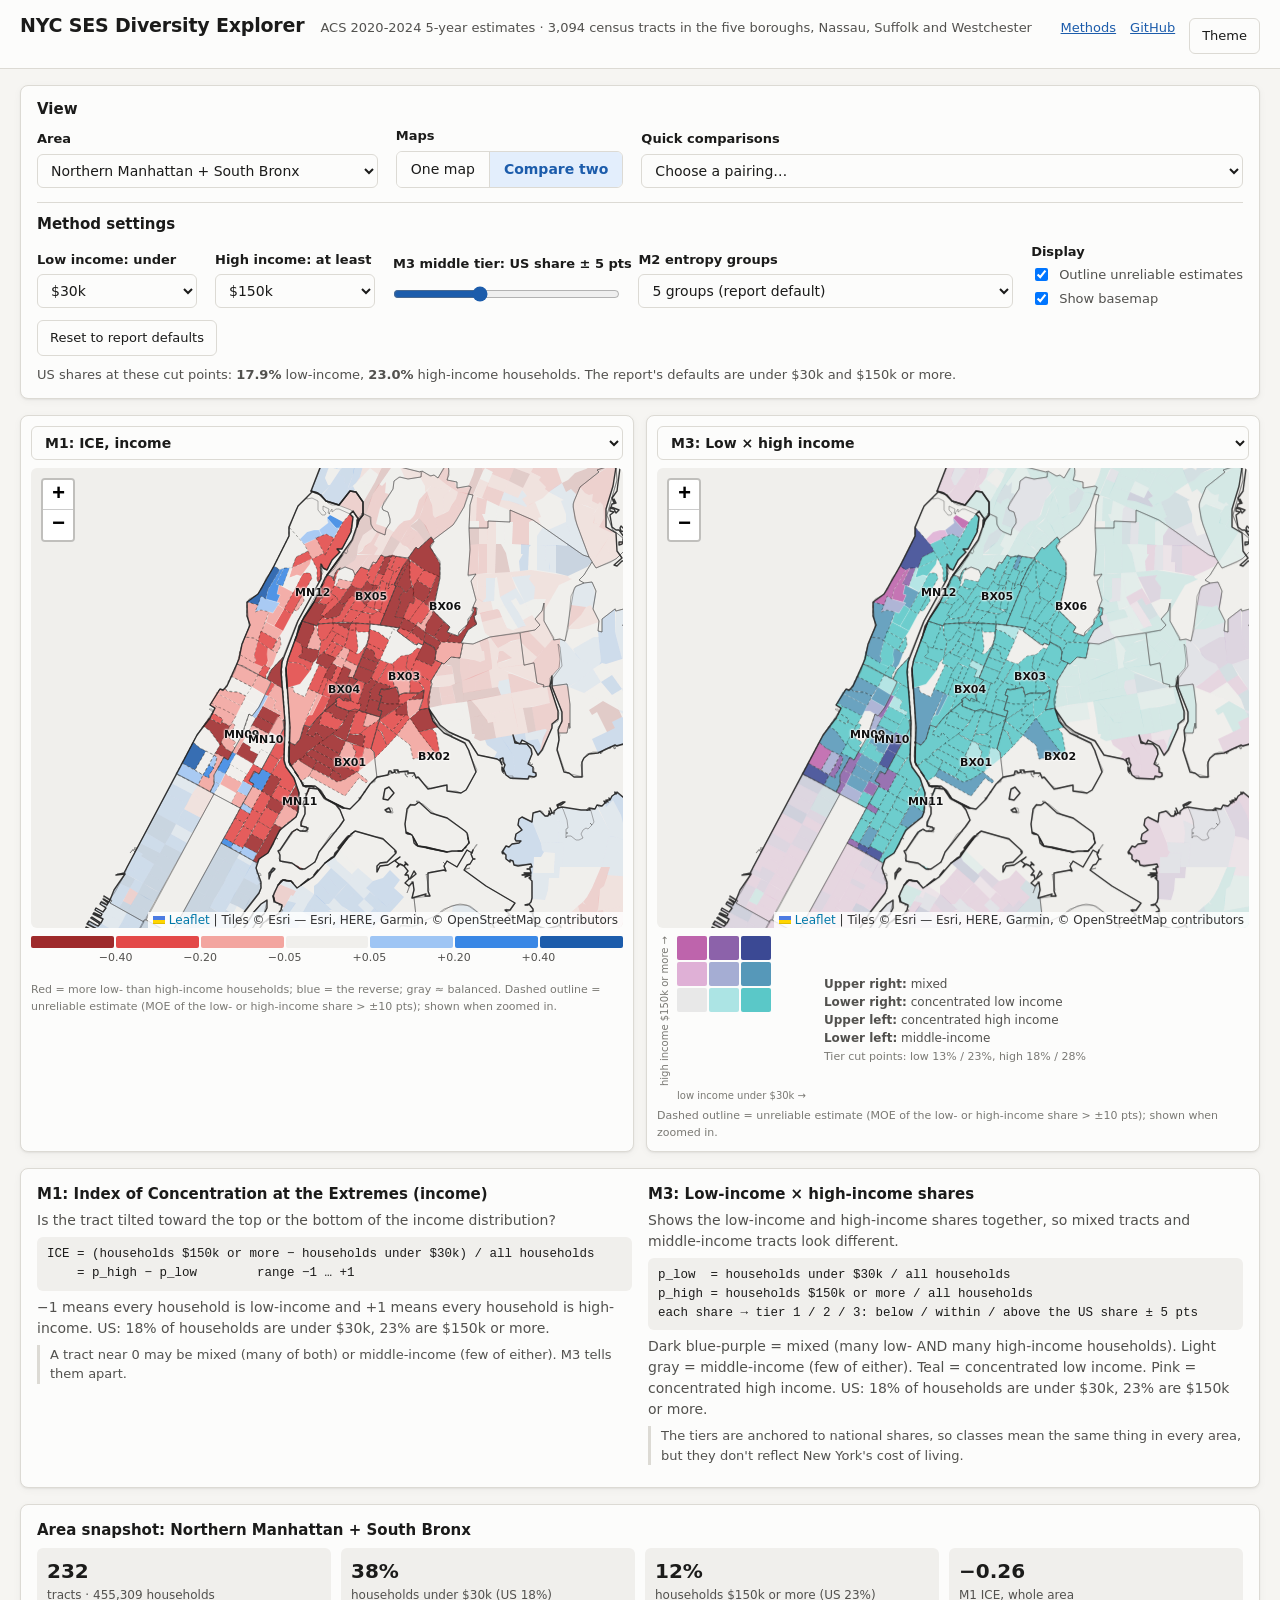
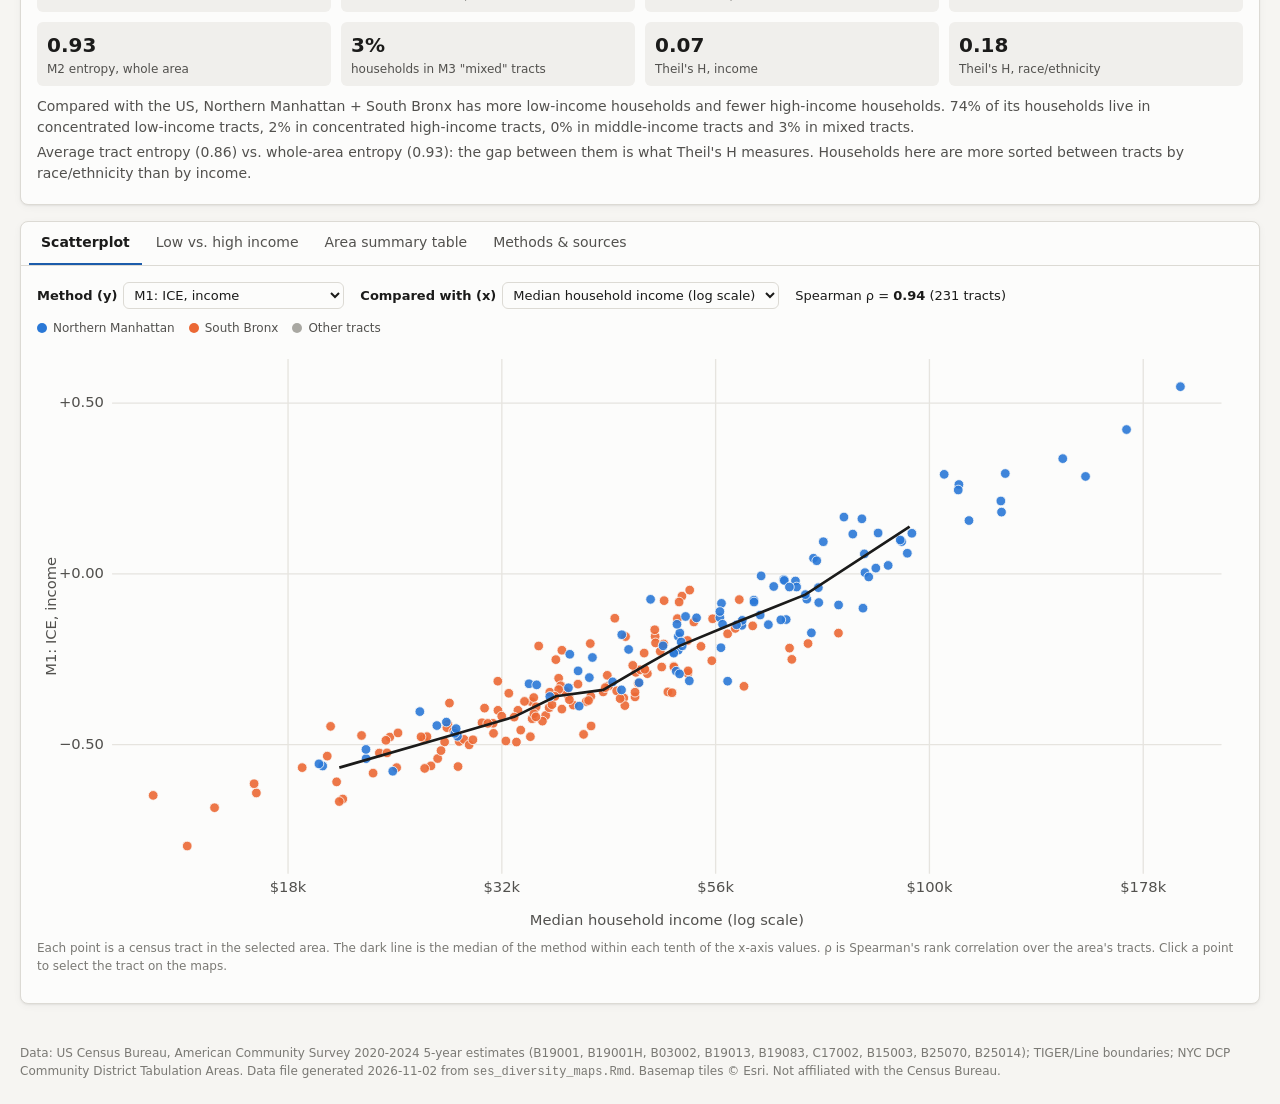
==== commit 1e578c4e: "Move controls to a top toolbar; bold labels and headings Replaces the left sidebar with a two-sectio" ====
--- a/index.html
+++ b/index.html
@@ -20,62 +20,78 @@
 </header>
 
 <div class="layout">
-  <aside class="panel sidebar" aria-label="Controls">
-    <div class="control-group">
-      <label for="area">Area</label>
-      <select id="area"></select>
-    </div>
-    <div class="control-group">
-      <span class="group-title">Maps</span>
-      <div class="seg" role="group" aria-label="Map layout">
-        <button type="button" data-layout="single" aria-pressed="false">One map</button>
-        <button type="button" data-layout="compare" aria-pressed="true">Compare two</button>
+  <section class="panel toolbar" aria-label="Controls">
+    <div class="tb-section">
+      <h2 class="tb-title">View</h2>
+      <div class="tb-row">
+        <div class="ctl">
+          <label for="area">Area</label>
+          <select id="area"></select>
+        </div>
+        <div class="ctl ctl-fixed">
+          <span class="ctl-label" id="maps-label">Maps</span>
+          <div class="seg" role="group" aria-labelledby="maps-label">
+            <button type="button" data-layout="single" aria-pressed="false">One map</button>
+            <button type="button" data-layout="compare" aria-pressed="true">Compare two</button>
+          </div>
+        </div>
+        <div class="ctl ctl-wide">
+          <label for="preset">Quick comparisons</label>
+          <select id="preset">
+            <option value="">Choose a pairing…</option>
+            <optgroup label="Methods vs. plain income">
+              <option value="ice_inc|med_inc">M1 ICE vs. median income</option>
+              <option value="entropy|med_inc">M2 entropy vs. median income</option>
+            </optgroup>
+            <optgroup label="Methods vs. each other">
+              <option value="bivar|ice_inc">M3 low × high vs. M1 ICE</option>
+              <option value="bivar|entropy">M3 low × high vs. M2 entropy</option>
+              <option value="ice_race|ice_inc">ICE race + income vs. ICE income</option>
+            </optgroup>
+            <optgroup label="Methods vs. race/ethnicity">
+              <option value="ice_inc|race_largest">M1 ICE vs. largest race/ethnic group</option>
+              <option value="bivar|race_largest">M3 low × high vs. largest race/ethnic group</option>
+            </optgroup>
+          </select>
+        </div>
       </div>
     </div>
-    <div class="control-group">
-      <span class="group-title">Quick comparisons</span>
-      <select id="preset" aria-label="Quick comparison">
-        <option value="">Choose a pairing…</option>
-        <option value="ice_inc|med_inc">M1 ICE vs. median income</option>
-        <option value="entropy|med_inc">M2 entropy vs. median income</option>
-        <option value="bivar|ice_inc">M3 low × high vs. M1 ICE</option>
-        <option value="bivar|entropy">M3 low × high vs. M2 entropy</option>
-        <option value="ice_inc|race_largest">M1 ICE vs. largest race/ethnic group</option>
-        <option value="bivar|race_largest">M3 low × high vs. largest race/ethnic group</option>
-        <option value="ice_race|ice_inc">ICE race + income vs. ICE income</option>
-      </select>
-    </div>
 
-    <div class="settings">
-      <span class="group-title">Method settings</span>
-      <div class="row">
-        <div class="control-group">
+    <div class="tb-section">
+      <h2 class="tb-title">Method settings</h2>
+      <div class="tb-row">
+        <div class="ctl ctl-narrow">
           <label for="lowcut">Low income: under</label>
           <select id="lowcut"></select>
         </div>
-        <div class="control-group">
+        <div class="ctl ctl-narrow">
           <label for="highcut">High income: at least</label>
           <select id="highcut"></select>
         </div>
+        <div class="ctl">
+          <label for="tier">M3 middle tier: US share ± <span id="tier-val">5</span> pts</label>
+          <input type="range" id="tier" min="2" max="10" step="0.5" value="5">
+        </div>
+        <div class="ctl ctl-wide">
+          <label for="egroups">M2 entropy groups</label>
+          <select id="egroups">
+            <option value="q5">5 groups (report default)</option>
+            <option value="lmh">3 groups: low / middle / high</option>
+            <option value="all16">16 ACS brackets</option>
+          </select>
+        </div>
+        <div class="ctl ctl-fixed ctl-options">
+          <span class="ctl-label">Display</span>
+          <label class="check"><input type="checkbox" id="flag" checked> Outline unreliable estimates</label>
+          <label class="check"><input type="checkbox" id="basemap" checked> Show basemap</label>
+        </div>
+        <div class="ctl ctl-fixed ctl-reset">
+          <button class="btn" id="reset" type="button">Reset to report defaults</button>
+        </div>
       </div>
-      <div class="hint" id="us-shares"></div>
-      <div class="control-group">
-        <label for="tier">M3 middle tier: US share ± <span id="tier-val">5</span> pts</label>
-        <input type="range" id="tier" min="2" max="10" step="0.5" value="5">
-      </div>
-      <div class="control-group">
-        <label for="egroups">M2 entropy groups</label>
-        <select id="egroups">
-          <option value="q5">5 groups: &lt;$30k, $30–60k, $60–100k, $100–150k, $150k+</option>
-          <option value="lmh">3 groups: low / middle / high (your cut points)</option>
-          <option value="all16">All 16 ACS brackets</option>
-        </select>
-      </div>
-      <label class="check"><input type="checkbox" id="flag" checked> Outline unreliable estimates</label>
-      <label class="check"><input type="checkbox" id="basemap" checked> Show basemap</label>
-      <button class="btn" id="reset" type="button">Reset to report defaults</button>
+      <p class="hint" id="us-shares"></p>
     </div>
-  </aside>
+  </section>
 
   <main>
     <section class="maps compare" id="maps">
--- a/css/app.css
+++ b/css/app.css
@@ -50,26 +50,35 @@
 .app-header .sub { color: var(--text-2); font-size: 13px; }
 .app-header nav { margin-left: auto; display: flex; gap: 14px; font-size: 13px; }
 
-.layout { display: grid; grid-template-columns: 300px minmax(0, 1fr); gap: 16px; padding: 16px 20px 40px; }
-@media (max-width: 900px) { .layout { grid-template-columns: 1fr; padding: 12px 16px 32px; } }
+.layout { display: flex; flex-direction: column; gap: 16px; padding: 16px 20px 40px; }
+@media (max-width: 900px) { .layout { padding: 12px 16px 32px; } }
 
 .panel { background: var(--surface); border: 1px solid var(--border); border-radius: var(--radius); box-shadow: var(--shadow); }
-.sidebar { align-self: start; position: sticky; top: 12px; padding: 14px; display: flex; flex-direction: column; gap: 14px; max-height: calc(100vh - 24px); overflow: auto; }
-@media (max-width: 900px) { .sidebar { position: static; max-height: none; } }
 
-.control-group { display: flex; flex-direction: column; gap: 6px; }
-.control-group > label, .group-title { font-size: 12px; font-weight: 600; color: var(--text-2); text-transform: uppercase; letter-spacing: .04em; }
-.control-group select { width: 100%; padding: 6px 8px; border: 1px solid var(--border); border-radius: 6px; background: var(--surface); }
+/* ---------- toolbar (controls above the maps) ---------- */
+.toolbar { padding: 14px 16px; display: flex; flex-direction: column; gap: 14px; }
+.tb-section + .tb-section { border-top: 1px solid var(--border); padding-top: 12px; }
+.tb-title { font-size: 15px; font-weight: 700; color: var(--text); margin-bottom: 8px; }
+.tb-row { display: flex; flex-wrap: wrap; gap: 12px 18px; align-items: flex-end; }
+.ctl { display: flex; flex-direction: column; gap: 5px; flex: 1 1 210px; min-width: 0; }
+.ctl-narrow { flex: 0 1 160px; }
+.ctl-wide { flex: 2 1 340px; }
+.ctl-fixed { flex: 0 0 auto; }
+.ctl > label, .ctl-label { font-size: 13px; font-weight: 700; color: var(--text); white-space: nowrap; }
+.ctl select { width: 100%; padding: 7px 9px; border: 1px solid var(--border); border-radius: 6px; background: var(--surface); font-size: 14px; }
+.ctl input[type=range] { width: 100%; accent-color: var(--accent); margin: 8px 0 6px; }
+.ctl-options { gap: 4px; }
+.ctl-reset { justify-content: flex-end; }
+optgroup { font-weight: 700; font-style: normal; }
+option { font-weight: 400; }
 .seg { display: flex; border: 1px solid var(--border); border-radius: 6px; overflow: hidden; }
-.seg button { flex: 1; padding: 6px 8px; border: 0; background: var(--surface); cursor: pointer; font-size: 13px; }
+.seg button { padding: 7px 14px; border: 0; background: var(--surface); cursor: pointer; font-size: 14px; white-space: nowrap; }
 .seg button + button { border-left: 1px solid var(--border); }
-.seg button[aria-pressed="true"] { background: var(--accent-soft); color: var(--accent); font-weight: 600; }
-.settings { border-top: 1px solid var(--border); padding-top: 12px; display: flex; flex-direction: column; gap: 10px; }
-.settings .row { display: grid; grid-template-columns: 1fr 1fr; gap: 8px; }
-.settings .hint { font-size: 12px; color: var(--muted); line-height: 1.4; }
-.settings input[type=range] { width: 100%; accent-color: var(--accent); }
-.check { display: flex; gap: 8px; align-items: center; font-size: 13px; }
-.btn { padding: 6px 10px; border: 1px solid var(--border); border-radius: 6px; background: var(--surface); cursor: pointer; font-size: 13px; }
+.seg button[aria-pressed="true"] { background: var(--accent-soft); color: var(--accent); font-weight: 700; }
+.toolbar .hint { margin: 10px 0 0; font-size: 13px; color: var(--text-2); line-height: 1.45; }
+.check { display: flex; gap: 8px; align-items: center; font-size: 13px; white-space: nowrap; }
+.ctl > label.check { font-weight: 400; color: var(--text-2); }
+.btn { padding: 7px 12px; border: 1px solid var(--border); border-radius: 6px; background: var(--surface); cursor: pointer; font-size: 13px; white-space: nowrap; }
 .btn:hover { background: var(--surface-2); }
 :focus-visible { outline: 2px solid var(--accent); outline-offset: 2px; }
 
@@ -81,7 +90,7 @@
 @media (max-width: 1100px) { .maps.compare { grid-template-columns: 1fr; } }
 .map-card { padding: 10px; display: flex; flex-direction: column; gap: 8px; min-width: 0; }
 .map-head { display: flex; align-items: center; gap: 8px; }
-.map-head select { flex: 1; min-width: 0; padding: 6px 8px; border: 1px solid var(--border); border-radius: 6px; background: var(--surface); font-weight: 600; }
+.map-head select { flex: 1; min-width: 0; padding: 7px 9px; border: 1px solid var(--border); border-radius: 6px; background: var(--surface); font-weight: 700; font-size: 14px; }
 .map { height: 520px; border-radius: 6px; background: var(--surface-2); }
 .maps.compare .map { height: 460px; }
 @media (max-width: 700px) { .map, .maps.compare .map { height: 380px; } }
@@ -149,6 +158,8 @@
 .tabpanel { padding: 16px; }
 .tabpanel[hidden] { display: none; }
 .chart-controls { display: flex; flex-wrap: wrap; gap: 10px 16px; align-items: center; margin-bottom: 10px; font-size: 13px; }
+.chart-controls > label { font-weight: 700; display: inline-flex; gap: 6px; align-items: center; }
+.chart-controls select { font-weight: 400; }
 .chart-controls select { padding: 4px 6px; border: 1px solid var(--border); border-radius: 6px; background: var(--surface); }
 .chart-note { font-size: 12px; color: var(--muted); margin-top: 6px; }
 svg.chart { width: 100%; height: auto; display: block; }
